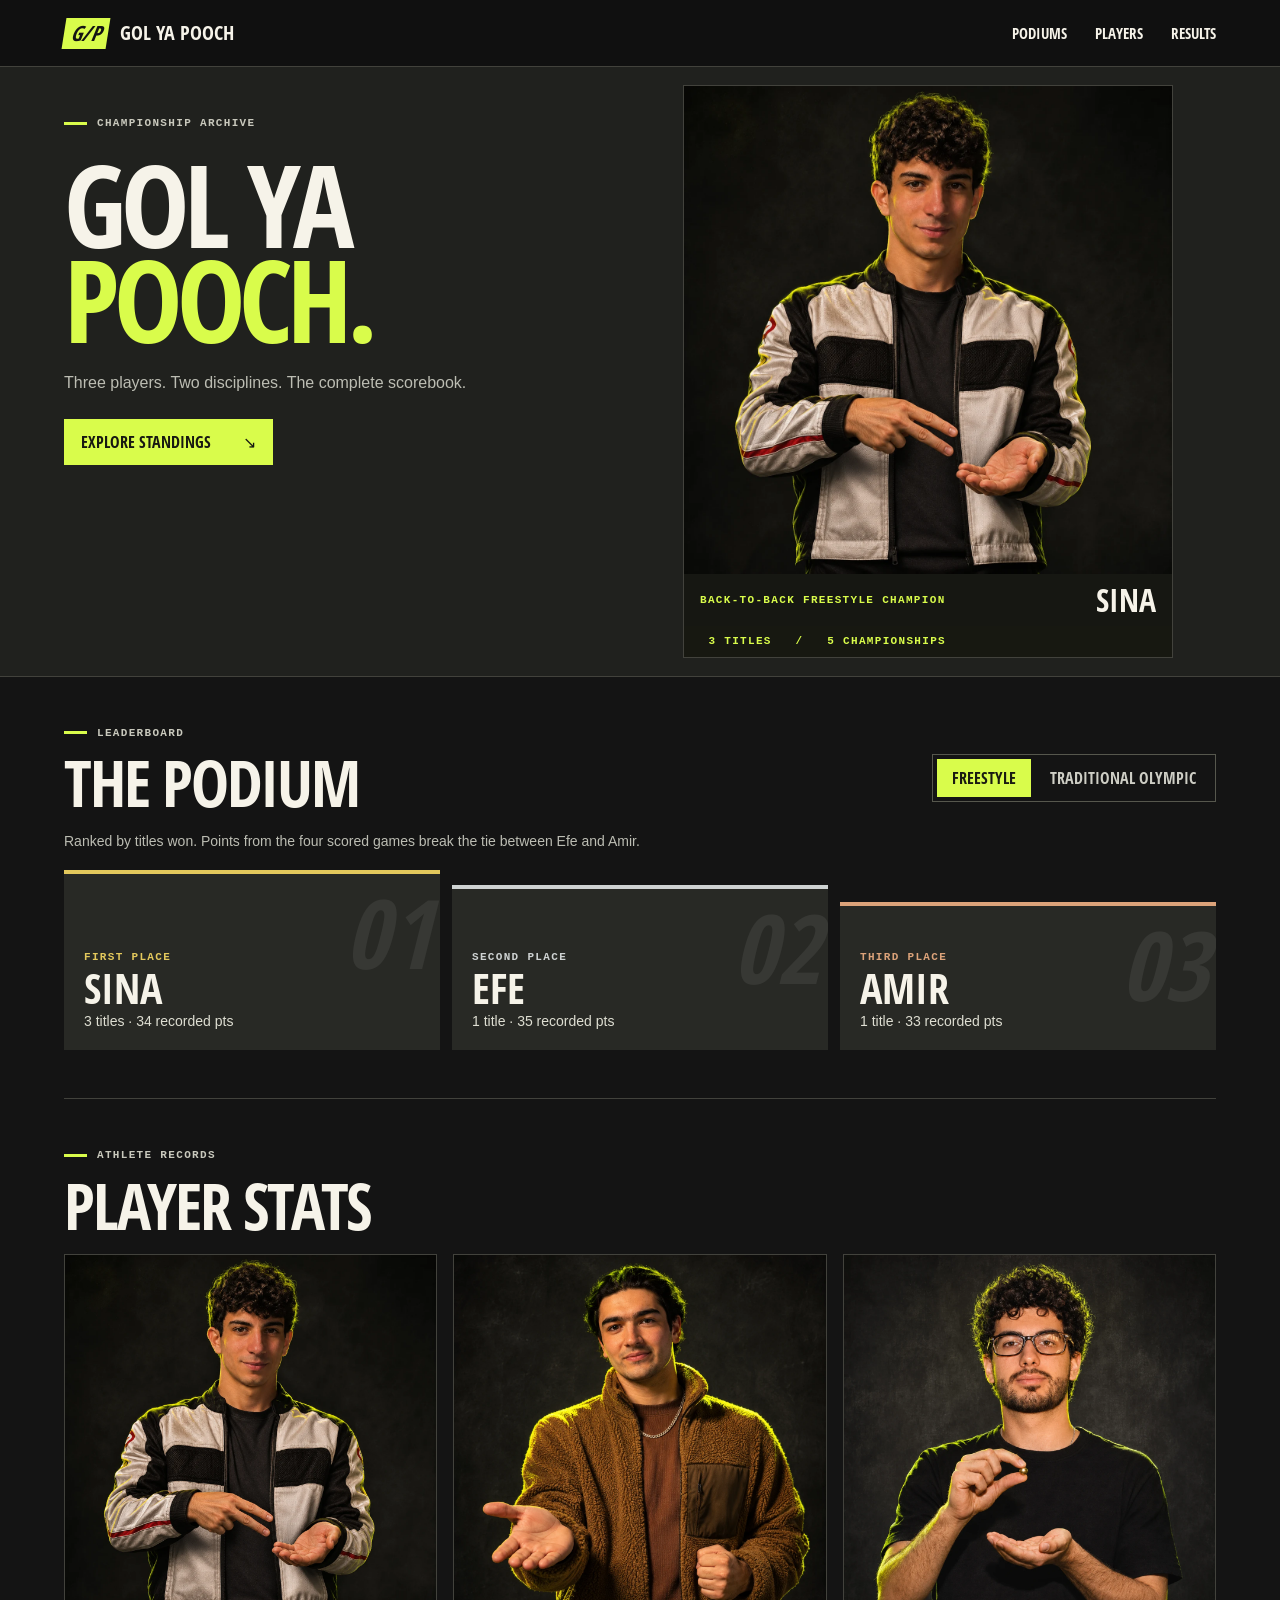
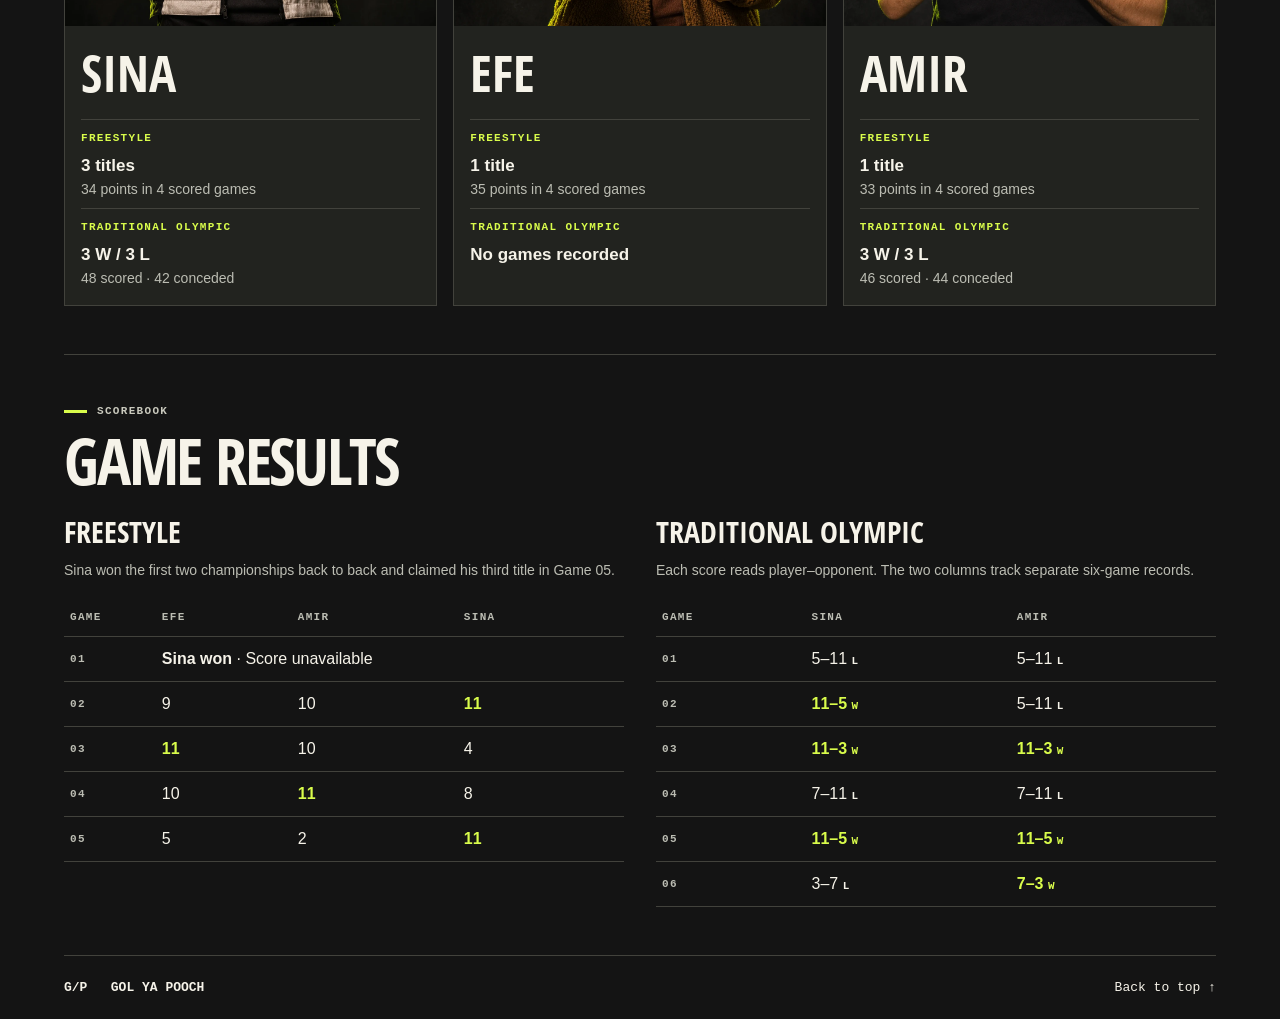
==== index.html @ 6b7a2d29 "Add files via upload" ====
<!doctype html>
<html lang="en"><head><meta charset="utf-8"><meta name="viewport" content="width=device-width,initial-scale=1"><title>Gol Ya Pooch | Championship Archive</title><link rel="stylesheet" href="style.css"><script defer src="archive.js"></script></head>
<body><header><div class="wrap nav"><a class="brand" href="#top"><i aria-hidden="true">G/P</i> GOL YA POOCH</a><nav aria-label="Main navigation"><a href="#standings">Podiums</a><a href="#players">Players</a><a href="#results">Results</a></nav></div></header>
<main id="top"><section class="hero"><div class="wrap hero-inner"><div class="intro"><span class="kicker"><b></b> CHAMPIONSHIP ARCHIVE</span><h1>GOL YA<br><em>POOCH.</em></h1><p>Three players. Two disciplines. The complete scorebook.</p><a class="cta" href="#standings">Explore standings <span>↘</span></a></div><div class="poster"><img class="champion-photo" src="assets/sina-gol.webp" alt="Sina fakes a shot with two fingers of his right hand toward his open left palm."><div class="poster-caption"><small>BACK-TO-BACK FREESTYLE CHAMPION</small><strong>SINA</strong></div><span class="poster-foot">3 TITLES &nbsp; / &nbsp; 5 CHAMPIONSHIPS</span></div></div></section>
<div class="wrap"><section id="standings"><div class="head"><div><div class="kicker"><b></b> LEADERBOARD</div><h2>The podium</h2></div><div class="switch" role="group" aria-label="Choose discipline"><button aria-pressed="true" data-mode="free">Freestyle</button><button aria-pressed="false" data-mode="olympic">Traditional Olympic</button></div></div><p id="ranking"></p><div id="podium" class="podium"></div></section>
<section id="players"><div class="kicker"><b></b> ATHLETE RECORDS</div><h2>Player stats</h2><div id="roster"></div></section>
<section id="results"><div class="kicker"><b></b> SCOREBOOK</div><h2>Game results</h2><div class="logs"><article><h3>Freestyle</h3><p>Sina won the first two championships back to back and claimed his third title in Game 05.</p><div id="f-log"></div></article><article><h3>Traditional Olympic</h3><p>Each score reads player–opponent. The two columns track separate six-game records.</p><div id="o-log"></div></article></div></section></div></main><footer><div class="wrap"><strong>G/P &nbsp; GOL YA POOCH</strong><a href="#top">Back to top ↑</a></div></footer></body></html>
---- style.css ----
@font-face{font-family:Display;src:url(assets/display.ttf)}*{box-sizing:border-box}html{scroll-behavior:smooth}body{margin:0;background:#141414;color:#f6f3e9;font:16px/1.5 Arial,sans-serif;--acid:#d9fc4b;--line:#42423c}a{color:inherit;text-decoration:none}a:focus-visible,button:focus-visible{outline:3px solid #fff;outline-offset:4px}.wrap{width:min(1180px,90%);margin:auto}header{background:#101010;border-bottom:1px solid var(--line)}.nav,nav,.brand,.head,footer .wrap{display:flex;align-items:center;justify-content:space-between}.nav{min-height:66px}.brand,nav a,.cta,button,h1,h2,h3,.poster-caption strong,.medal strong,.medal em,.athlete{font-family:Display,'Arial Narrow',sans-serif;text-transform:uppercase}.brand{gap:12px;font-size:20px}.brand i{display:grid;place-items:center;background:var(--acid);color:#141414;transform:skew(-9deg);width:44px;height:31px;font-size:21px}nav{gap:28px}nav a{font-size:15px}nav a:hover,footer a:hover{color:var(--acid)}.hero{background:#20211e;border-bottom:1px solid var(--line);overflow:hidden}.hero-inner{display:grid;grid-template-columns:1fr 1fr;min-height:470px}.intro{padding:48px 0;z-index:1}.kicker,small,.poster-foot,.medal label,th,.discipline{font:700 11px/1.5 monospace;letter-spacing:.12em;text-transform:uppercase}.kicker{display:flex;align-items:center;gap:10px;color:#c9c9bd}.kicker b{background:var(--acid);width:23px;height:3px}h1,h2,h3,p{margin:0}h1{font-size:clamp(85px,9vw,138px);letter-spacing:-.045em;line-height:.83;margin:24px 0}h1 em{color:var(--acid);font-style:normal}.intro p,#ranking,.logs p{color:#bcbdb3}.cta{background:var(--acid);color:#171811;display:inline-flex;align-items:center;gap:32px;padding:11px 17px;margin-top:24px}.cta:hover{background:white}.poster{background:repeating-linear-gradient(115deg,transparent 0 14px,#ffffff12 15px 16px),#d5ed48;position:relative;overflow:hidden;isolation:isolate;transform:skew(-6deg);margin:20px 3% 20px 0}.poster-caption{position:absolute;left:5%;bottom:48px;background:#161712;padding:8px 16px;transform:skew(6deg)}.poster-caption small{display:block;color:var(--acid)}.poster-caption strong{display:block;font-size:48px;line-height:1}.poster-foot{position:absolute;bottom:0;background:#171811;color:var(--acid);padding:7px 5%;width:100%}section[id]{scroll-margin-top:20px;padding:48px 0;border-bottom:1px solid var(--line)}h2{font-size:clamp(42px,5vw,68px);line-height:1.05;letter-spacing:-.035em;margin:8px 0 15px}.head{gap:15px;flex-wrap:wrap}.switch{display:flex;border:1px solid #56574d;padding:4px;gap:4px}button{border:0;background:transparent;color:#cecec5;font-size:16px;cursor:pointer;padding:8px 15px}button[aria-pressed=true]{background:var(--acid);color:#191a11}#ranking{font-size:14px;margin:0 0 18px}.podium{display:flex;align-items:flex-end;gap:12px}.medal{flex:1;display:flex;flex-direction:column;justify-content:flex-end;background:#282925;border-top:4px solid var(--tone);position:relative;padding:18px 20px;min-height:148px;isolation:isolate;overflow:hidden}.medal:first-child{min-height:180px}.medal:nth-child(2){min-height:165px}.medal.gold{min-height:180px}.medal label{color:var(--tone)}.medal strong{font-size:42px;line-height:1.1}.medal em{position:absolute;right:8px;top:-14px;font-size:96px;color:#ffffff12;font-style:italic;z-index:-1}.medal span{font-size:14px;color:#deded2}.ro{display:grid;grid-template-columns:125px .8fr 1fr 1fr;gap:22px;align-items:center;border-top:1px solid var(--line);padding:16px 0}.athlete{font-size:clamp(34px,4vw,53px)}.discipline{color:var(--acid);display:block;margin-bottom:6px}.stat{font-size:17px;font-weight:700}.sub{display:block;color:#bcbdb3;font:14px/1.6 Arial}.logs{display:grid;grid-template-columns:1fr 1fr;gap:32px}h3{font-size:30px}.logs p{font-size:14px;margin:6px 0 18px}table{width:100%;border-collapse:collapse;text-align:left;font-variant-numeric:tabular-nums}th,td{border-bottom:1px solid var(--line);padding:10px 6px}th{color:#bcbdb3}td.win{color:var(--acid);font-weight:bold}footer .wrap{padding:24px 0;font:13px monospace}@media(max-width:700px){.nav{min-height:58px}nav{gap:10px}.brand{gap:7px;font-size:16px}.hero-inner{min-height:0;grid-template-columns:1fr 42%}.intro{padding:30px 0}.intro p{font-size:14px;max-width:190px}.poster{margin:12px 0}.poster-caption{left:2%;padding:6px;bottom:40px}.poster-caption small,.poster-foot{font-size:8px}.poster-caption strong{font-size:34px}.kicker{font-size:9px}h1{font-size:clamp(62px,13vw,88px)}.head{gap:0}.switch{margin-bottom:12px}.podium{gap:5px}.medal{padding:9px 7px}.medal em{font-size:62px}.medal strong{font-size:30px}.medal span{font-size:12px}.medal label{font-size:9px}.ro{grid-template-columns:1fr 1fr;gap:10px}.logs{grid-template-columns:1fr}.wrap{width:92%}section[id]{padding:32px 0}}@media(prefers-reduced-motion:reduce){html{scroll-behavior:auto}}

.poster{display:flex;flex-direction:column;justify-content:flex-end;align-self:center;transform:none;background:#191a16;border:1px solid var(--line);margin:18px auto;width:min(96%,490px)}
.champion-photo{display:block;width:100%;aspect-ratio:1;object-fit:contain}
.poster-caption{position:static;transform:none;display:flex;align-items:center;justify-content:space-between;padding:10px 16px;gap:12px}
.poster-caption strong{font-size:32px}
.poster-foot{position:static}
#roster{display:grid;grid-template-columns:repeat(3,minmax(0,1fr));gap:16px}
.ro{display:flex;flex-direction:column;gap:0;align-items:stretch;border:1px solid var(--line);background:#22231f;padding:0 0 15px}
.player-art{display:block;width:100%;aspect-ratio:1;object-fit:contain}
.ro .athlete,.ro .stat{margin:8px 16px 0}
.ro .stat{border-top:1px solid var(--line);padding-top:10px}
@media(max-width:700px){.hero-inner{grid-template-columns:1fr}.poster{width:100%;margin:0 auto 18px}.intro{padding-bottom:20px}.intro p{max-width:none}#roster{grid-template-columns:1fr;gap:20px}}
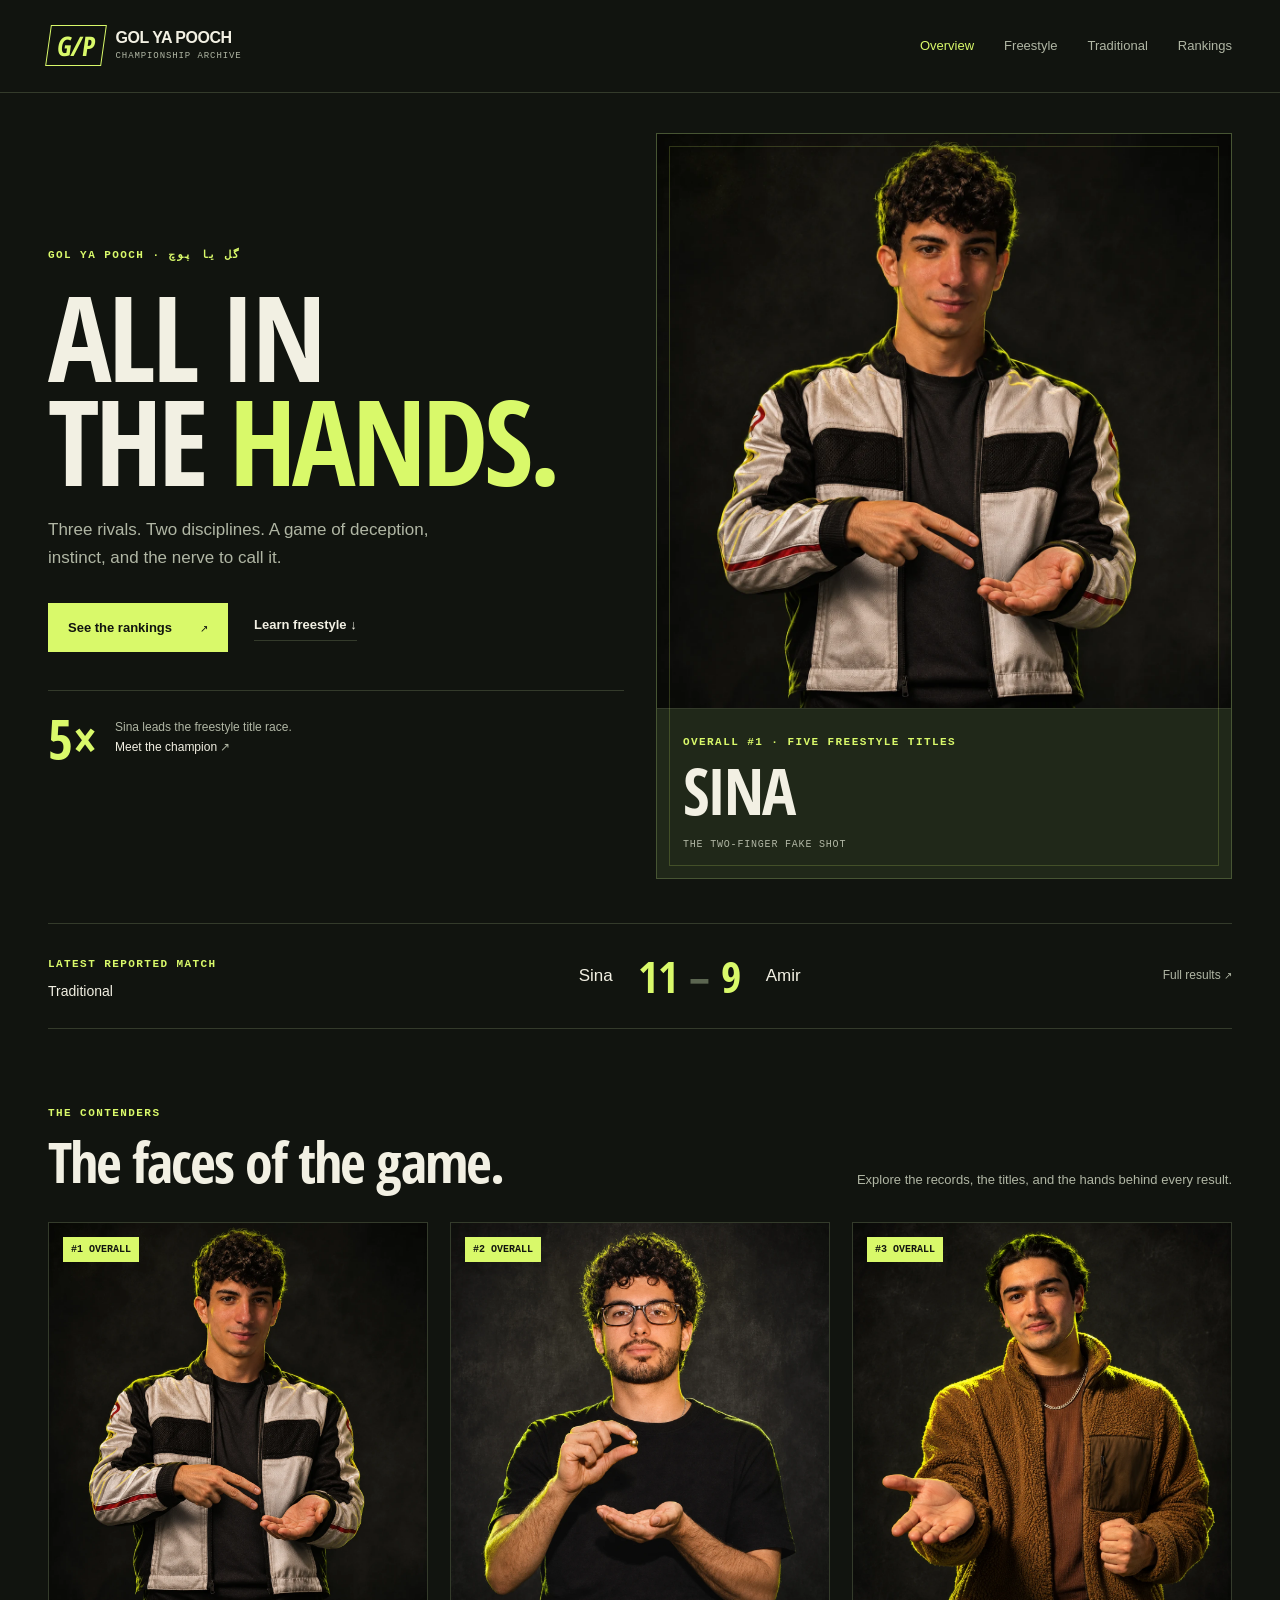
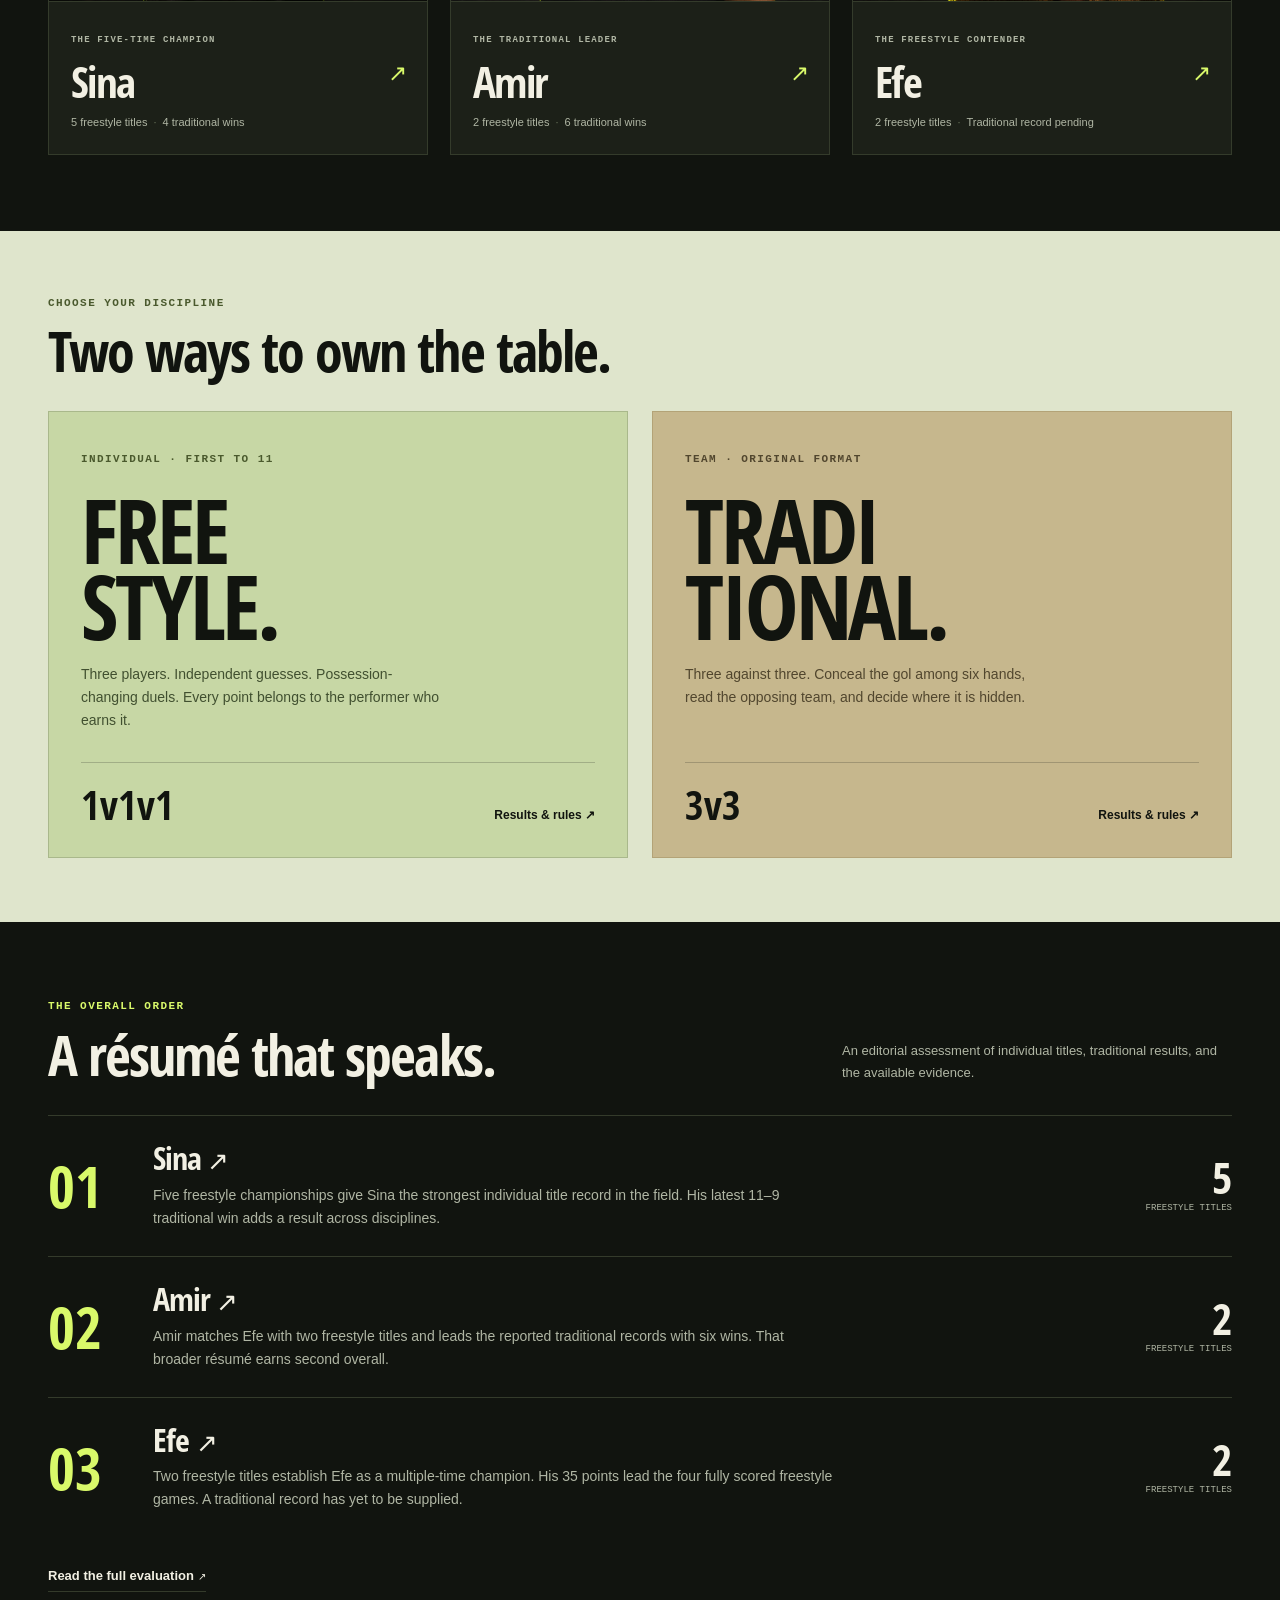
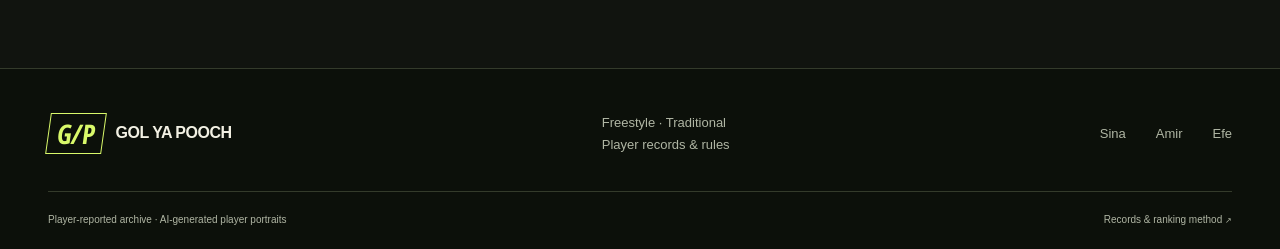
==== commit 959ae2a0: "Add files via upload" ====
--- a/index.html
+++ b/index.html
@@ -1,7 +1,8 @@
 <!doctype html>
-<html lang="en"><head><meta charset="utf-8"><meta name="viewport" content="width=device-width,initial-scale=1"><title>Gol Ya Pooch | Championship Archive</title><link rel="stylesheet" href="style.css"><script defer src="archive.js"></script></head>
-<body><header><div class="wrap nav"><a class="brand" href="#top"><i aria-hidden="true">G/P</i> GOL YA POOCH</a><nav aria-label="Main navigation"><a href="#standings">Podiums</a><a href="#players">Players</a><a href="#results">Results</a></nav></div></header>
-<main id="top"><section class="hero"><div class="wrap hero-inner"><div class="intro"><span class="kicker"><b></b> CHAMPIONSHIP ARCHIVE</span><h1>GOL YA<br><em>POOCH.</em></h1><p>Three players. Two disciplines. The complete scorebook.</p><a class="cta" href="#standings">Explore standings <span>↘</span></a></div><div class="poster"><img class="champion-photo" src="assets/sina-gol.webp" alt="Sina fakes a shot with two fingers of his right hand toward his open left palm."><div class="poster-caption"><small>BACK-TO-BACK FREESTYLE CHAMPION</small><strong>SINA</strong></div><span class="poster-foot">3 TITLES &nbsp; / &nbsp; 5 CHAMPIONSHIPS</span></div></div></section>
-<div class="wrap"><section id="standings"><div class="head"><div><div class="kicker"><b></b> LEADERBOARD</div><h2>The podium</h2></div><div class="switch" role="group" aria-label="Choose discipline"><button aria-pressed="true" data-mode="free">Freestyle</button><button aria-pressed="false" data-mode="olympic">Traditional Olympic</button></div></div><p id="ranking"></p><div id="podium" class="podium"></div></section>
-<section id="players"><div class="kicker"><b></b> ATHLETE RECORDS</div><h2>Player stats</h2><div id="roster"></div></section>
-<section id="results"><div class="kicker"><b></b> SCOREBOOK</div><h2>Game results</h2><div class="logs"><article><h3>Freestyle</h3><p>Sina won the first two championships back to back and claimed his third title in Game 05.</p><div id="f-log"></div></article><article><h3>Traditional Olympic</h3><p>Each score reads player–opponent. The two columns track separate six-game records.</p><div id="o-log"></div></article></div></section></div></main><footer><div class="wrap"><strong>G/P &nbsp; GOL YA POOCH</strong><a href="#top">Back to top ↑</a></div></footer></body></html>
+<html lang="en"><head><meta charset="utf-8"><meta name="viewport" content="width=device-width, initial-scale=1"><meta name="description" content="Gol Ya Pooch championship records, player profiles, freestyle and traditional rules."><meta name="theme-color" content="#11140f"><title>Championship Archive | Gol Ya Pooch</title><link rel="stylesheet" href="style.css"><script defer src="archive.js"></script></head>
+<body><a class="skip" href="#main">Skip to content</a><header><div class="container navigation"><a class="brand" href="index.html"><span class="monogram">G/P</span><span>GOL YA POOCH<small>CHAMPIONSHIP ARCHIVE</small></span></a><button class="menu-toggle" aria-expanded="false" aria-controls="main-nav">Menu +</button><nav id="main-nav" aria-label="Main navigation"><a href="index.html" aria-current="page">Overview</a><a href="freestyle.html">Freestyle</a><a href="traditional.html">Traditional</a><a href="rankings.html">Rankings</a></nav></div></header>
+<main id="main"><section class="home-hero container"><div class="hero-copy"><p class="eyebrow">GOL YA POOCH · گل یا پوچ</p><h1>ALL IN<br>THE <em>HANDS.</em></h1><p>Three rivals. Two disciplines. A game of deception, instinct, and the nerve to call it.</p><div class="actions"><a class="button" href="rankings.html">See the rankings <span><span class="arrow" aria-hidden="true">↗</span></span></a><a class="text-link" href="freestyle.html#rules">Learn freestyle ↓</a></div><div class="hero-record"><strong>5×</strong><span>Sina leads the freestyle title race.<br><a href="sina.html">Meet the champion <span class="arrow" aria-hidden="true">↗</span></a></span></div></div><div class="hero-art"><img class="hero-player" src="assets/sina-gol.webp" alt="Sina fakes a shot with two fingers of his right hand into his open left palm." width="1254" height="1254"><div class="hero-caption"><span class="eyebrow">OVERALL #1 · FIVE FREESTYLE TITLES</span><strong>SINA</strong><span class="signature">THE TWO-FINGER FAKE SHOT</span></div></div></section>
+<div class="container"><a class="latest" href="traditional.html#results"><span><span class="eyebrow">LATEST REPORTED MATCH</span><strong>Traditional</strong></span><span class="scoreline"><b>Sina</b><strong>11 <i>–</i> 9</strong><b>Amir</b></span><span class="result-link">Full results <span class="arrow" aria-hidden="true">↗</span></span></a></div>
+<section class="section container"><div class="section-head"><div><p class="eyebrow">THE CONTENDERS</p><h2>The faces of the game.</h2></div><p>Explore the records, the titles, and the hands behind every result.</p></div><div class="player-grid"><a class="player-card" href="sina.html"><div class="portrait"><img class="" src="assets/sina-gol.webp" alt="Sina fakes a shot with two fingers of his right hand into his open left palm." width="1254" height="1254" loading="lazy"><span class="rank-tag">#1 OVERALL</span></div><div class="card-copy"><span class="eyebrow">The five-time champion</span><h3>Sina<span aria-hidden="true"><span class="arrow" aria-hidden="true">↗</span></span></h3><p>5 freestyle titles <span>·</span> 4 traditional wins</p></div></a><a class="player-card" href="amir.html"><div class="portrait"><img class="" src="assets/amir-gol.webp" alt="Amir displays the gol above his cupped palm." width="1254" height="1254" loading="lazy"><span class="rank-tag">#2 OVERALL</span></div><div class="card-copy"><span class="eyebrow">The traditional leader</span><h3>Amir<span aria-hidden="true"><span class="arrow" aria-hidden="true">↗</span></span></h3><p>2 freestyle titles <span>·</span> 6 traditional wins</p></div></a><a class="player-card" href="efe.html"><div class="portrait"><img class="" src="assets/efe-gol.webp" alt="Efe reveals an empty palm and keeps his other hand closed." width="1254" height="1254" loading="lazy"><span class="rank-tag">#3 OVERALL</span></div><div class="card-copy"><span class="eyebrow">The freestyle contender</span><h3>Efe<span aria-hidden="true"><span class="arrow" aria-hidden="true">↗</span></span></h3><p>2 freestyle titles <span>·</span> Traditional record pending</p></div></a></div></section>
+<section class="format-section"><div class="container"><div class="section-head"><div><p class="eyebrow">CHOOSE YOUR DISCIPLINE</p><h2>Two ways to own the table.</h2></div></div><div class="format-grid"><a class="format-card" href="freestyle.html"><div><span class="eyebrow">INDIVIDUAL · FIRST TO 11</span><h3>FREE<br>STYLE.</h3><p>Three players. Independent guesses. Possession-changing duels. Every point belongs to the performer who earns it.</p></div><div class="format-bottom"><strong>1v1v1</strong><span>Results & rules <span class="arrow" aria-hidden="true">↗</span></span></div></a><a class="format-card traditional-format" href="traditional.html"><div><span class="eyebrow">TEAM · ORIGINAL FORMAT</span><h3>TRADI<br>TIONAL.</h3><p>Three against three. Conceal the gol among six hands, read the opposing team, and decide where it is hidden.</p></div><div class="format-bottom"><strong>3v3</strong><span>Results & rules <span class="arrow" aria-hidden="true">↗</span></span></div></a></div></div></section>
+<section class="section container"><div class="section-head"><div><p class="eyebrow">THE OVERALL ORDER</p><h2>A résumé that speaks.</h2></div><p>An editorial assessment of individual titles, traditional results, and the available evidence.</p></div><ol class="ranking-list"><li><span class="list-rank">01</span><div><h3><a href="sina.html">Sina <span class="arrow" aria-hidden="true">↗</span></a></h3><p>Five freestyle championships give Sina the strongest individual title record in the field. His latest 11–9 traditional win adds a result across disciplines.</p></div><strong>5<small>FREESTYLE TITLES</small></strong></li><li><span class="list-rank">02</span><div><h3><a href="amir.html">Amir <span class="arrow" aria-hidden="true">↗</span></a></h3><p>Amir matches Efe with two freestyle titles and leads the reported traditional records with six wins. That broader résumé earns second overall.</p></div><strong>2<small>FREESTYLE TITLES</small></strong></li><li><span class="list-rank">03</span><div><h3><a href="efe.html">Efe <span class="arrow" aria-hidden="true">↗</span></a></h3><p>Two freestyle titles establish Efe as a multiple-time champion. His 35 points lead the four fully scored freestyle games. A traditional record has yet to be supplied.</p></div><strong>2<small>FREESTYLE TITLES</small></strong></li></ol><a class="text-link" href="rankings.html">Read the full evaluation <span class="arrow" aria-hidden="true">↗</span></a></section></main><footer><div class="container footer-top"><a class="brand" href="index.html"><span class="monogram">G/P</span><span>GOL YA POOCH</span></a><p>Freestyle · Traditional<br>Player records &amp; rules</p><nav aria-label="Player profiles"><a href="sina.html">Sina</a><a href="amir.html">Amir</a><a href="efe.html">Efe</a></nav></div><div class="container footer-bottom"><p>Player-reported archive · AI-generated player portraits</p><a href="rankings.html#record-notes">Records & ranking method <span class="arrow" aria-hidden="true">↗</span></a></div></footer></body></html>
--- a/style.css
+++ b/style.css
@@ -1,13 +1,319 @@
-@font-face{font-family:Display;src:url(assets/display.ttf)}*{box-sizing:border-box}html{scroll-behavior:smooth}body{margin:0;background:#141414;color:#f6f3e9;font:16px/1.5 Arial,sans-serif;--acid:#d9fc4b;--line:#42423c}a{color:inherit;text-decoration:none}a:focus-visible,button:focus-visible{outline:3px solid #fff;outline-offset:4px}.wrap{width:min(1180px,90%);margin:auto}header{background:#101010;border-bottom:1px solid var(--line)}.nav,nav,.brand,.head,footer .wrap{display:flex;align-items:center;justify-content:space-between}.nav{min-height:66px}.brand,nav a,.cta,button,h1,h2,h3,.poster-caption strong,.medal strong,.medal em,.athlete{font-family:Display,'Arial Narrow',sans-serif;text-transform:uppercase}.brand{gap:12px;font-size:20px}.brand i{display:grid;place-items:center;background:var(--acid);color:#141414;transform:skew(-9deg);width:44px;height:31px;font-size:21px}nav{gap:28px}nav a{font-size:15px}nav a:hover,footer a:hover{color:var(--acid)}.hero{background:#20211e;border-bottom:1px solid var(--line);overflow:hidden}.hero-inner{display:grid;grid-template-columns:1fr 1fr;min-height:470px}.intro{padding:48px 0;z-index:1}.kicker,small,.poster-foot,.medal label,th,.discipline{font:700 11px/1.5 monospace;letter-spacing:.12em;text-transform:uppercase}.kicker{display:flex;align-items:center;gap:10px;color:#c9c9bd}.kicker b{background:var(--acid);width:23px;height:3px}h1,h2,h3,p{margin:0}h1{font-size:clamp(85px,9vw,138px);letter-spacing:-.045em;line-height:.83;margin:24px 0}h1 em{color:var(--acid);font-style:normal}.intro p,#ranking,.logs p{color:#bcbdb3}.cta{background:var(--acid);color:#171811;display:inline-flex;align-items:center;gap:32px;padding:11px 17px;margin-top:24px}.cta:hover{background:white}.poster{background:repeating-linear-gradient(115deg,transparent 0 14px,#ffffff12 15px 16px),#d5ed48;position:relative;overflow:hidden;isolation:isolate;transform:skew(-6deg);margin:20px 3% 20px 0}.poster-caption{position:absolute;left:5%;bottom:48px;background:#161712;padding:8px 16px;transform:skew(6deg)}.poster-caption small{display:block;color:var(--acid)}.poster-caption strong{display:block;font-size:48px;line-height:1}.poster-foot{position:absolute;bottom:0;background:#171811;color:var(--acid);padding:7px 5%;width:100%}section[id]{scroll-margin-top:20px;padding:48px 0;border-bottom:1px solid var(--line)}h2{font-size:clamp(42px,5vw,68px);line-height:1.05;letter-spacing:-.035em;margin:8px 0 15px}.head{gap:15px;flex-wrap:wrap}.switch{display:flex;border:1px solid #56574d;padding:4px;gap:4px}button{border:0;background:transparent;color:#cecec5;font-size:16px;cursor:pointer;padding:8px 15px}button[aria-pressed=true]{background:var(--acid);color:#191a11}#ranking{font-size:14px;margin:0 0 18px}.podium{display:flex;align-items:flex-end;gap:12px}.medal{flex:1;display:flex;flex-direction:column;justify-content:flex-end;background:#282925;border-top:4px solid var(--tone);position:relative;padding:18px 20px;min-height:148px;isolation:isolate;overflow:hidden}.medal:first-child{min-height:180px}.medal:nth-child(2){min-height:165px}.medal.gold{min-height:180px}.medal label{color:var(--tone)}.medal strong{font-size:42px;line-height:1.1}.medal em{position:absolute;right:8px;top:-14px;font-size:96px;color:#ffffff12;font-style:italic;z-index:-1}.medal span{font-size:14px;color:#deded2}.ro{display:grid;grid-template-columns:125px .8fr 1fr 1fr;gap:22px;align-items:center;border-top:1px solid var(--line);padding:16px 0}.athlete{font-size:clamp(34px,4vw,53px)}.discipline{color:var(--acid);display:block;margin-bottom:6px}.stat{font-size:17px;font-weight:700}.sub{display:block;color:#bcbdb3;font:14px/1.6 Arial}.logs{display:grid;grid-template-columns:1fr 1fr;gap:32px}h3{font-size:30px}.logs p{font-size:14px;margin:6px 0 18px}table{width:100%;border-collapse:collapse;text-align:left;font-variant-numeric:tabular-nums}th,td{border-bottom:1px solid var(--line);padding:10px 6px}th{color:#bcbdb3}td.win{color:var(--acid);font-weight:bold}footer .wrap{padding:24px 0;font:13px monospace}@media(max-width:700px){.nav{min-height:58px}nav{gap:10px}.brand{gap:7px;font-size:16px}.hero-inner{min-height:0;grid-template-columns:1fr 42%}.intro{padding:30px 0}.intro p{font-size:14px;max-width:190px}.poster{margin:12px 0}.poster-caption{left:2%;padding:6px;bottom:40px}.poster-caption small,.poster-foot{font-size:8px}.poster-caption strong{font-size:34px}.kicker{font-size:9px}h1{font-size:clamp(62px,13vw,88px)}.head{gap:0}.switch{margin-bottom:12px}.podium{gap:5px}.medal{padding:9px 7px}.medal em{font-size:62px}.medal strong{font-size:30px}.medal span{font-size:12px}.medal label{font-size:9px}.ro{grid-template-columns:1fr 1fr;gap:10px}.logs{grid-template-columns:1fr}.wrap{width:92%}section[id]{padding:32px 0}}@media(prefers-reduced-motion:reduce){html{scroll-behavior:auto}}
+@font-face {
+  font-family: Display;
+  src: url("assets/display.ttf") format("truetype");
+  font-display: swap;
+}
+:root {
+  --bg: #11140f;
+  --panel: #1c2018;
+  --ink: #f2f0e3;
+  --muted: #b0b6a4;
+  --line: #343b2b;
+  --lime: #d9f96a;
+  --gold: #dac685;
+}
+* { box-sizing: border-box; }
+html { scroll-behavior: smooth; }
+body { margin: 0; background: var(--bg); color: var(--ink); font: 16px/1.65 Arial, sans-serif; }
+a { color: inherit; text-decoration: none; }
+button { font: inherit; cursor: pointer; }
+button, a { -webkit-tap-highlight-color: transparent; }
+a:focus-visible, button:focus-visible, summary:focus-visible { outline: 3px solid var(--lime); outline-offset: 5px; }
+img { display: block; max-width: 100%; height: auto; }
+p, h1, h2, h3, dl, dd { margin: 0; }
+h1, h2, h3, .monogram, .hero-metric strong, .list-rank, .hero-record strong, .format-bottom strong, dd {
+  font-family: Display, "Arial Narrow", sans-serif;
+}
+h1, h2, h3 { font-weight: 700; line-height: 1; letter-spacing: -.035em; }
+h1 { font-size: clamp(80px, 9.3vw, 146px); text-transform: uppercase; line-height: .87; }
+h1 em { color: var(--lime); font-style: normal; }
+h2 { font-size: clamp(40px, 4.4vw, 64px); }
+h3 { font-size: 32px; }
+p { color: var(--muted); }
+.container { width: min(1224px, calc(100% - 96px)); margin-inline: auto; }
+.eyebrow { font: 700 11px/1.5 monospace; letter-spacing: .13em; text-transform: uppercase; color: var(--lime); }
+.skip { position: absolute; left: 10px; top: -60px; background: var(--lime); padding: 10px; color: var(--bg); z-index: 10; }
+.skip:focus { top: 10px; }
+header { border-bottom: 1px solid var(--line); }
+.navigation { min-height: 92px; display: flex; justify-content: space-between; align-items: center; gap: 24px; }
+.brand { display: flex; gap: 12px; align-items: center; font: 700 16px/1.3 Arial, sans-serif; letter-spacing: -.03em; }
+.brand small { display: block; color: var(--muted); font: 9px/1.7 monospace; letter-spacing: .1em; }
+.monogram { border: 1px solid var(--lime); color: var(--lime); font-size: 27px; padding: 2px 8px; transform: skew(-8deg); }
+nav { display: flex; gap: 30px; align-items: center; }
+nav a { font-size: 13px; color: var(--muted); padding-block: 12px; }
+nav a[aria-current], nav a:hover { color: var(--lime); }
+.menu-toggle { display: none; }
+.home-hero { display: grid; grid-template-columns: 1fr 1fr; padding-top: 40px; gap: 32px; align-items: center; }
+.hero-copy { padding: 36px 0; }
+.hero-copy h1 { margin: 22px 0 24px; }
+.hero-copy > p:not(.eyebrow) { max-width: 400px; font-size: 17px; }
+.actions { display: flex; align-items: center; flex-wrap: wrap; gap: 26px; margin-top: 30px; }
+.button { background: var(--lime); color: var(--bg); padding: 14px 20px; font-size: 13px; font-weight: bold; display: inline-flex; gap: 28px; align-items: center; }
+.button:hover { background: var(--ink); }
+.text-link { color: var(--ink); display: inline-block; font-size: 13px; font-weight: bold; border-bottom: 1px solid var(--line); padding-bottom: 5px; }
+.text-link:hover { color: var(--lime); }
+.hero-record { display: flex; gap: 18px; align-items: center; margin-top: 38px; border-top: 1px solid var(--line); padding-top: 20px; }
+.hero-record strong { font-size: 54px; line-height: 1; color: var(--lime); }
+.hero-record span { font-size: 12px; color: var(--muted); }
+.hero-record a { color: var(--ink); }
+.hero-art { position: relative; background: #202819; overflow: hidden; border: 1px solid #475533; }
+.hero-art::before { content: ""; position: absolute; inset: 12px; border: 1px solid #d9f96a30; z-index: 1; pointer-events: none; }
+.hero-word { position: absolute; top: -20px; left: -8px; color: #cbe96a22; font: 160px/1 Display; letter-spacing: -.05em; z-index: 1; pointer-events: none; }
+.hero-player { width: 100%; }
+.hero-caption { padding: 18px 26px 22px; border-top: 1px solid var(--line); }
+.hero-caption strong { font: 64px/1 Display; letter-spacing: -.03em; display: block; margin: 6px 0; }
+.signature { color: var(--muted); font: 10px/1.5 monospace; letter-spacing: .08em; }
+.latest { display: flex; justify-content: space-between; align-items: center; gap: 28px; border-block: 1px solid var(--line); padding: 25px 0; margin-top: 44px; }
+.latest > span:first-child > strong { display: block; font-size: 14px; margin-top: 5px; font-weight: normal; }
+.scoreline { display: flex; gap: 25px; align-items: center; }
+.scoreline > b { font-size: 17px; font-weight: normal; }
+.scoreline strong { font: 44px/1 Display; color: var(--lime); }
+.scoreline i { color: #5b6550; font-style: normal; }
+.result-link { color: var(--muted); font-size: 12px; }
+.latest:hover .result-link { color: var(--lime); }
+.section { padding-block: 76px; }
+.section + .section { border-top: 1px solid var(--line); }
+.section-head { display: flex; align-items: flex-end; justify-content: space-between; gap: 40px; margin-bottom: 32px; }
+.section-head h2 { margin-top: 12px; }
+.section-head > p { max-width: 390px; font-size: 13px; }
+.player-grid { display: grid; grid-template-columns: repeat(3, minmax(0, 1fr)); gap: 22px; }
+.player-card { display: block; border: 1px solid var(--line); background: var(--panel); transition: border-color .2s; }
+.player-card:hover { border-color: var(--lime); }
+.portrait { position: relative; overflow: hidden; }
+.portrait img { width: 100%; }
+.rank-tag { position: absolute; top: 14px; left: 14px; background: var(--lime); color: var(--bg); padding: 5px 8px; font: 700 10px/1.5 monospace; }
+.card-copy { padding: 22px; border-top: 1px solid var(--line); }
+.card-copy .eyebrow { color: var(--muted); font-size: 9px; }
+.card-copy h3 { display: flex; justify-content: space-between; font-size: 43px; margin: 10px 0; }
+.card-copy h3 span { font: 23px Arial; color: var(--lime); }
+.card-copy p { font-size: 11px; }
+.card-copy p span { padding: 0 3px; color: #68735b; }
+.format-section { background: #dfe5cc; color: var(--bg); padding: 64px 0; }
+.format-section .eyebrow { color: #4a592d; }
+.format-grid { display: grid; grid-template-columns: 1fr 1fr; gap: 24px; }
+.format-card { display: flex; flex-direction: column; justify-content: space-between; min-height: 392px; background: #c7d7a5; border: 1px solid #a9b88b; padding: 32px; }
+.format-card h3 { font-size: clamp(60px, 7vw, 100px); margin: 20px 0; line-height: .85; }
+.format-card p { max-width: 365px; color: #415030; font-size: 14px; }
+.traditional-format { background: #c6b78d; border-color: #b3a377; }
+.traditional-format .eyebrow, .traditional-format p { color: #51462e; }
+.format-bottom { display: flex; justify-content: space-between; align-items: flex-end; border-top: 1px solid #11140f35; padding-top: 22px; margin-top: 30px; }
+.format-bottom strong { font-size: 40px; line-height: 1; }
+.format-bottom span { font-size: 12px; font-weight: bold; }
+.format-card:hover { border-color: #35452b; }
+.ranking-list { padding: 0; margin: 0 0 24px; list-style: none; }
+.ranking-list li { display: grid; grid-template-columns: 75px 1fr 140px; gap: 30px; border-top: 1px solid var(--line); padding: 26px 0; align-items: center; }
+.list-rank { color: var(--lime); font-size: 58px; line-height: 1; }
+.ranking-list h3 { margin-bottom: 9px; }
+.ranking-list p { font-size: 14px; max-width: 680px; }
+.ranking-list li > strong { text-align: right; font: 44px/1 Display; }
+.ranking-list small { display: block; font: 9px/2 monospace; color: var(--muted); }
+.page-hero { display: flex; justify-content: space-between; gap: 40px; padding-block: 68px; align-items: center; }
+.page-hero h1 { font-size: clamp(65px, 9.3vw, 140px); margin: 25px 0; }
+.page-hero h1 em { display: block; }
+.page-hero > div > p:not(.eyebrow) { font-size: 18px; max-width: 620px; }
+.hero-metric { width: 33%; text-align: right; }
+.hero-metric strong { font-size: clamp(90px, 15vw, 210px); color: var(--lime); line-height: .9; }
+.hero-metric span { display: block; font: 10px/1.5 monospace; color: var(--muted); margin-top: 15px; letter-spacing: .1em; }
+.stats { display: flex; flex-wrap: wrap; border-block: 1px solid var(--line); }
+.stats > div { flex: 1; padding: 22px 28px; border-right: 1px solid var(--line); }
+.stats > div:first-child { padding-left: 0; }
+.stats > div:last-child { border: 0; }
+dt { font: 10px/1.5 monospace; text-transform: uppercase; letter-spacing: .05em; color: var(--muted); }
+dd { margin-top: 8px; font-size: 43px; line-height: 1.1; }
+.podium { display: grid; grid-template-columns: repeat(3, 1fr); align-items: end; gap: 24px; }
+.podium-photo { position: relative; }
+.podium-photo img { width: 100%; }
+.podium-photo > span { position: absolute; top: 9px; left: 12px; font: 48px/1 Display; color: var(--lime); }
+.podium-person { border: 1px solid var(--line); }
+.podium-person:hover { border-color: var(--lime); }
+.pedestal { padding: 22px; background: var(--panel); }
+.place-1 { border-color: #81764c; }
+.place-1 .pedestal { min-height: 176px; background: #333526; border-top: 3px solid var(--gold); }
+.place-2 .pedestal { min-height: 144px; border-top: 3px solid #9ea99b; }
+.place-3 .pedestal { min-height: 122px; border-top: 3px solid #ae8a65; }
+.pedestal .eyebrow { color: var(--muted); font-size: 9px; }
+.pedestal h3 { margin-top: 8px; font-size: 44px; }
+.pedestal p { font-size: 14px; margin-top: 5px; }
+.traditional.podium { grid-template-columns: 1fr 1fr; max-width: 840px; margin-inline: auto; }
+.unranked { display: flex; justify-content: space-between; gap: 18px; border: 1px dashed var(--line); padding: 20px 24px; margin-top: 26px; font-size: 13px; }
+.unranked span { color: var(--muted); }
+.table-wrap { overflow-x: auto; }
+table { width: 100%; border-collapse: collapse; text-align: left; white-space: nowrap; font-variant-numeric: tabular-nums; }
+th, td { padding: 18px 16px; border-bottom: 1px solid var(--line); }
+thead th { background: var(--panel); font: 10px/1.5 monospace; text-transform: uppercase; letter-spacing: .06em; color: var(--muted); }
+tbody th { font: 12px/1.5 monospace; color: var(--muted); }
+tbody td { font-size: 14px; }
+tbody tr:hover { background: #202719; }
+.score-win { color: var(--lime); font-weight: bold; }
+.two-col { display: grid; grid-template-columns: 1fr 1fr; gap: 44px; }
+.two-col h3 { margin-bottom: 16px; }
+.two-col p { font-size: 14px; }
+.archive-context { margin-top: 34px; }
+.archive-note { border-left: 3px solid var(--lime); background: #20261b; padding: 22px 26px; margin-top: 30px; }
+.archive-note strong { font-size: 14px; display: block; }
+.archive-note p { font-size: 13px; margin-top: 7px; }
+.rule-intro { display: grid; grid-template-columns: 1fr 1.4fr; gap: 48px; margin-bottom: 30px; }
+.rule-intro h3 { font-size: 40px; }
+.rule-intro p { font-size: 15px; }
+.rules-explorer { border: 1px solid #4a5736; background: #20281a; }
+.rule-buttons, .filters { display: flex; gap: 7px; flex-wrap: wrap; }
+.rule-buttons { border-bottom: 1px solid #4a5736; padding: 14px; }
+.rule-buttons button, .filters button { border: 1px solid var(--line); background: transparent; color: var(--ink); padding: 10px 16px; font-size: 12px; }
+button[aria-pressed="true"] { background: var(--lime); color: var(--bg); border-color: var(--lime); }
+.rule-outcome { min-height: 206px; padding: 30px; }
+.rule-outcome h3 { font-size: 40px; margin: 12px 0 16px; }
+.rule-outcome p { max-width: 760px; font-size: 15px; }
+.rules-bottom { margin-top: 34px; }
+.fine { font-size: 12px; margin-top: 20px; }
+.fine a { text-decoration: underline; text-underline-offset: 3px; }
+.step { font: 12px monospace; color: var(--lime); display: inline-block; margin-bottom: 18px; }
+.record-heading { display: flex; justify-content: space-between; align-items: center; margin-bottom: 16px; }
+.record-heading h3 { margin: 0; }
+.record-heading span { color: var(--lime); font: 12px monospace; }
+.outcome { font: 10px monospace; text-transform: uppercase; }
+.outcome.win { color: var(--lime); }
+.outcome.loss { color: #dbbcb1; }
+.ranking-features { padding-bottom: 30px; }
+.rank-feature { border-top: 1px solid var(--line); padding: 36px 0; display: grid; grid-template-columns: 310px 1fr; gap: 56px; align-items: center; }
+.rank-portrait { position: relative; display: block; }
+.rank-portrait span { position: absolute; top: 8px; left: 12px; font: 64px/1 Display; color: var(--lime); }
+.rank-text h2 { margin: 14px 0 22px; }
+.rank-text > p:not(.eyebrow) { max-width: 660px; margin-bottom: 25px; }
+.rank-text dd { font-size: 32px; }
+.rank-text .stats > div { padding-block: 15px; }
+details { border-bottom: 1px solid var(--line); padding: 22px 0; }
+summary { cursor: pointer; font-size: 15px; font-weight: bold; }
+details p, details li { color: var(--muted); font-size: 14px; margin-top: 14px; }
+.profile-hero { display: grid; grid-template-columns: 1fr 1fr; gap: 64px; align-items: center; padding-block: 48px; }
+.profile-photo { position: relative; border: 1px solid var(--line); }
+.profile-rank { position: absolute; top: 16px; left: 16px; font: 12px/1.5 monospace; background: var(--lime); color: var(--bg); padding: 6px 12px; }
+.profile-intro h1 { font-size: clamp(90px, 10vw, 150px); margin: 20px 0 25px; }
+.profile-intro .stats { margin-top: 35px; }
+.profile-intro .stats > div { padding: 18px 20px; }
+.profile-intro .stats > div:first-child { padding-left: 0; }
+.profile-stats { margin-bottom: 30px; }
+.filters { margin: 25px 0 12px; }
+tr[hidden] { display: none; }
+.empty-record { border: 1px dashed var(--line); padding: 32px; }
+.empty-record strong { font: 34px/1 Display; }
+.empty-record p { max-width: 650px; margin-top: 15px; }
+.large-copy { max-width: 840px; font-size: 23px; line-height: 1.55; margin-bottom: 24px; color: #d1d7c6; }
+.two-players { grid-template-columns: 1fr 1fr; max-width: 840px; }
+footer { border-top: 1px solid var(--line); background: #0c100a; padding: 42px 0 20px; }
+.footer-top { display: flex; align-items: center; justify-content: space-between; gap: 30px; padding-bottom: 35px; }
+.footer-top p { font-size: 13px; }
+.footer-bottom { border-top: 1px solid var(--line); padding-top: 20px; display: flex; justify-content: space-between; gap: 20px; font-size: 10px; color: var(--muted); }
+@media (max-width: 1000px) {
+  .container { width: calc(100% - 48px); }
+  .navigation { min-height: 78px; }
+  nav { gap: 20px; }
+  .hero-copy { padding: 20px 0; }
+  .home-hero { gap: 24px; }
+  .hero-word { font-size: 115px; }
+  .hero-copy > p:not(.eyebrow) { font-size: 15px; }
+  .hero-record { margin-top: 24px; }
+  .section-head { align-items: flex-start; flex-direction: column; gap: 20px; }
+  .section-head > p { max-width: 700px; }
+  .card-copy { padding: 16px; }
+  .card-copy p { font-size: 10px; }
+  .card-copy .eyebrow { font-size: 8px; }
+  .profile-hero { gap: 30px; }
+  .rank-feature { grid-template-columns: 250px 1fr; gap: 35px; }
+  .result-columns { grid-template-columns: 1fr; }
+}
+@media (max-width: 700px) {
+  .container { width: calc(100% - 36px); }
+  .navigation { flex-wrap: wrap; gap: 0; }
+  .brand { font-size: 13px; }
+  .brand small { font-size: 8px; }
+  .monogram { font-size: 24px; }
+  .menu-toggle { display: block; color: var(--ink); border: 1px solid var(--line); background: transparent; padding: 8px 12px; font-size: 12px; }
+  #main-nav { display: none; flex-basis: 100%; flex-wrap: wrap; padding-bottom: 15px; justify-content: space-between; gap: 5px; }
+  #main-nav.open { display: flex; }
+  .home-hero { grid-template-columns: 1fr; padding-top: 10px; gap: 10px; }
+  .hero-copy { padding: 30px 0 20px; }
+  h1 { font-size: clamp(82px, 20vw, 125px); }
+  .hero-copy > p:not(.eyebrow) { font-size: 16px; }
+  .hero-record { margin-bottom: 10px; }
+  .hero-art { max-width: 520px; width: 100%; margin-inline: auto; }
+  .hero-word { font-size: 120px; }
+  .hero-caption { padding: 17px 22px; }
+  .hero-caption strong { font-size: 48px; }
+  .latest { flex-wrap: wrap; margin-top: 26px; gap: 18px; }
+  .latest > span:first-child { width: 100%; display: flex; justify-content: space-between; gap: 10px; align-items: center; }
+  .latest > span:first-child > strong { margin: 0; font-size: 12px; }
+  .latest .eyebrow { font-size: 9px; }
+  .scoreline { gap: 16px; }
+  .scoreline > b { font-size: 15px; }
+  .scoreline strong { font-size: 35px; }
+  .result-link { font-size: 10px; margin-left: auto; }
+  .section { padding-block: 48px; }
+  .section-head { margin-bottom: 24px; gap: 15px; }
+  .section-head h2 { font-size: 43px; }
+  .player-grid { grid-template-columns: 1fr; gap: 25px; }
+  .player-card { max-width: 520px; width: 100%; margin-inline: auto; }
+  .card-copy { padding: 20px; }
+  .card-copy p { font-size: 12px; }
+  .card-copy .eyebrow { font-size: 10px; }
+  .format-grid { grid-template-columns: 1fr; }
+  .format-card { padding: 26px; min-height: 365px; }
+  .format-card h3 { font-size: 85px; }
+  .format-section { padding-block: 45px; }
+  .ranking-list li { grid-template-columns: 45px 1fr; gap: 20px; }
+  .list-rank { font-size: 42px; }
+  .ranking-list li > strong { grid-column: 2; text-align: left; display: flex; align-items: center; gap: 15px; font-size: 34px; }
+  .ranking-list h3 { font-size: 34px; }
+  .ranking-list p { font-size: 13px; }
+  .page-hero { padding-block: 45px; flex-direction: column; gap: 28px; align-items: flex-start; }
+  .page-hero h1 { font-size: clamp(64px, 17vw, 100px); margin: 20px 0; }
+  .page-hero > div > p:not(.eyebrow) { font-size: 16px; }
+  .hero-metric { text-align: left; width: auto; display: flex; gap: 20px; align-items: center; }
+  .hero-metric strong { font-size: 70px; }
+  .hero-metric span { max-width: 130px; margin: 0; font-size: 9px; }
+  .stats > div { padding: 18px 12px; }
+  dt { font-size: 8px; }
+  dd { font-size: 33px; }
+  .podium { gap: 8px; }
+  .podium-photo > span { font-size: 28px; left: 5px; top: 5px; }
+  .pedestal { padding: 12px 8px; }
+  .pedestal h3 { font-size: 31px; }
+  .pedestal p { font-size: 11px; }
+  .pedestal .eyebrow { font-size: 7px; letter-spacing: .03em; }
+  .place-1 .pedestal { min-height: 150px; }
+  .place-2 .pedestal { min-height: 127px; }
+  .place-3 .pedestal { min-height: 108px; }
+  .two-col, .rule-intro { grid-template-columns: 1fr; gap: 28px; }
+  .two-col h3 { font-size: 30px; }
+  .unranked { flex-direction: column; gap: 6px; padding: 18px; }
+  th, td { padding: 15px 10px; }
+  .rule-outcome { padding: 25px 20px; min-height: 245px; }
+  .rule-outcome h3 { font-size: 33px; }
+  .rule-buttons { padding: 9px; gap: 6px; }
+  .rule-buttons button { padding: 10px; font-size: 11px; }
+  .archive-note { padding: 20px; }
+  .rank-feature { grid-template-columns: 1fr; gap: 25px; }
+  .rank-portrait { max-width: 420px; width: 100%; }
+  .rank-text h2 { font-size: 52px; }
+  .profile-hero { display: flex; flex-direction: column-reverse; gap: 26px; padding-block: 35px; align-items: stretch; }
+  .profile-intro h1 { font-size: 100px; }
+  .profile-photo { max-width: 520px; }
+  .profile-intro .stats { margin-top: 25px; }
+  .large-copy { font-size: 20px; }
+  .footer-top { flex-direction: column; align-items: flex-start; gap: 20px; }
+  .footer-bottom { flex-direction: column; gap: 12px; }
+}
+@media (prefers-reduced-motion: reduce) {
+  html { scroll-behavior: auto; }
+  * { transition: none !important; }
+}
+@font-face {
+  font-family: Symbols;
+  src: url("assets/symbols.ttf") format("truetype");
+  unicode-range: U+2190-21FF;
+  font-display: swap;
+}
+body { font-family: Symbols, Arial, sans-serif; }
+h1, h2, h3 { font-family: Display, Symbols, "Arial Narrow", sans-serif; }
+.card-copy h3 span { font-family: Symbols, Arial, sans-serif; }
 
-.poster{display:flex;flex-direction:column;justify-content:flex-end;align-self:center;transform:none;background:#191a16;border:1px solid var(--line);margin:18px auto;width:min(96%,490px)}
-.champion-photo{display:block;width:100%;aspect-ratio:1;object-fit:contain}
-.poster-caption{position:static;transform:none;display:flex;align-items:center;justify-content:space-between;padding:10px 16px;gap:12px}
-.poster-caption strong{font-size:32px}
-.poster-foot{position:static}
-#roster{display:grid;grid-template-columns:repeat(3,minmax(0,1fr));gap:16px}
-.ro{display:flex;flex-direction:column;gap:0;align-items:stretch;border:1px solid var(--line);background:#22231f;padding:0 0 15px}
-.player-art{display:block;width:100%;aspect-ratio:1;object-fit:contain}
-.ro .athlete,.ro .stat{margin:8px 16px 0}
-.ro .stat{border-top:1px solid var(--line);padding-top:10px}
-@media(max-width:700px){.hero-inner{grid-template-columns:1fr}.poster{width:100%;margin:0 auto 18px}.intro{padding-bottom:20px}.intro p{max-width:none}#roster{grid-template-columns:1fr;gap:20px}}
+.arrow { font-family: Symbols, sans-serif !important; font-size: .8em; font-weight: normal; }
